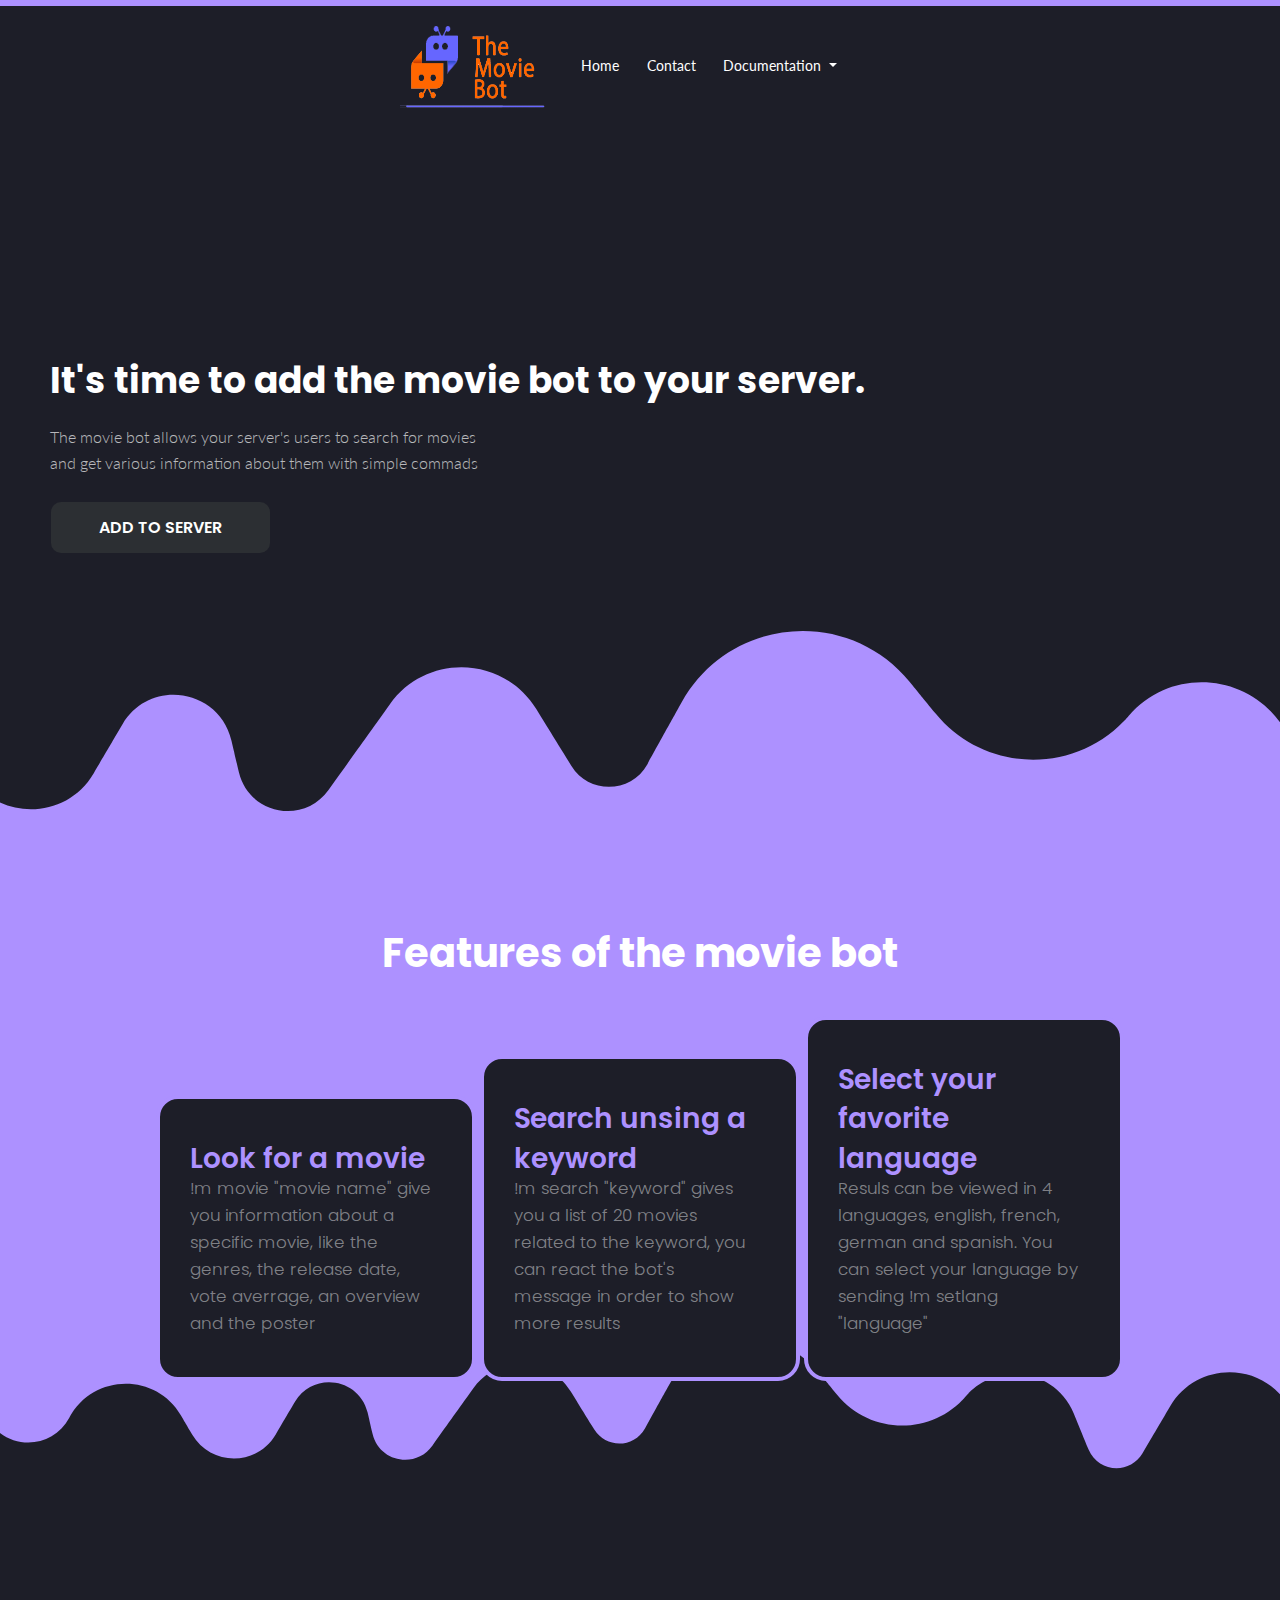
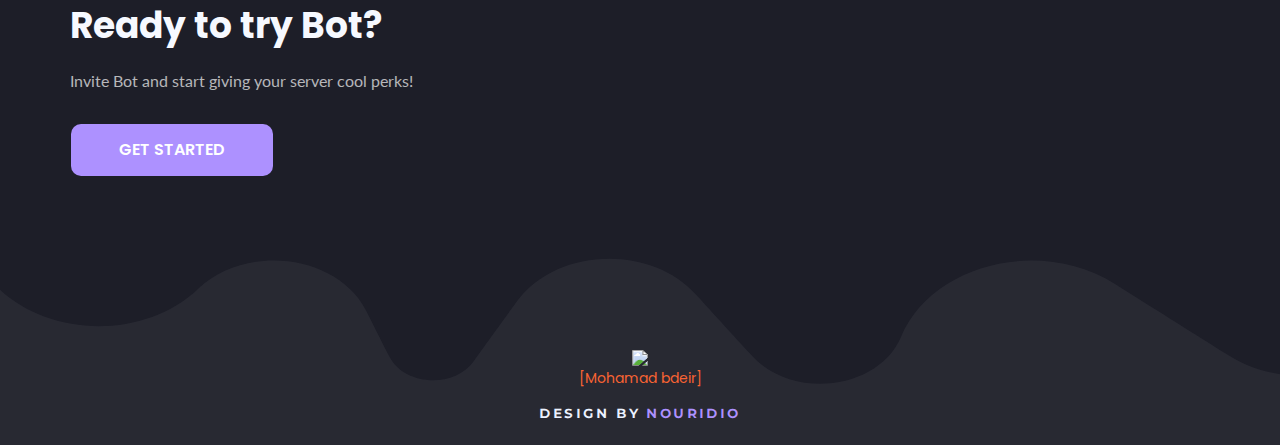
==== index.html @ 743082fa "first commit" ====
<!DOCTYPE html>
<html lang="en">
<head>
    <meta charset="UTF-8">
    <meta name="viewport" content="width=device-width, initial-scale=1, shrink-to-fit=no">
    <link rel="stylesheet" href="css/bootstrap.min.css">
    <link rel="stylesheet" href="css/main.css">
    <link rel="stylesheet" href="css/now-ui-kit.css">
    <link href="https://fonts.googleapis.com/css?family=Poppins:300,400,600,700,800,900&display=swap" rel="stylesheet">
    <link href="https://fonts.googleapis.com/css?family=Montserrat:400,600,700,800,900&display=swap" rel="stylesheet">
    <link href="https://fonts.googleapis.com/css?family=Lato:300,400,600,700,800,900&display=swap" rel="stylesheet">
    <title>The movie bot</title>
</head>
<body>
<nav class="navbar navbar-expand-lg bg-transparent">
    <button class="navbar-toggler" type="button" data-toggle="collapse" data-target="#navbarSupportedContent" aria-controls="navbarSupportedContent" aria-expanded="false" aria-label="Toggle navigation">
        <img src="assets/menu.png" width="100px" style="max-width: none !important;">
    </button>
    <img src="assets/botlogo.PNG" width="150" height="100">
    <div class="collapse navbar-collapse" id="navbarSupportedContent" style="margin-left: 20px !important">
        <ul class="navbar-nav mr-auto">
            <li class="nav-item active">
                <a class="nav-link" href="index.html">Home <span class="sr-only">(current)</span></a>
            </li>
            <li class="nav-item">
                <a class="nav-link" href="contact.html">Contact</a>
            </li>
          
            <li> <div class="nav-item dropdown">
                <a class="nav-link dropdown-toggle" href="#" id="navbarDropdown" role="button" data-toggle="dropdown" aria-haspopup="true" aria-expanded="false">
                    Documentation
                </a>
                <div class="dropdown-menu" aria-labelledby="navbarDropdown">
                    <a class="dropdown-item" href="commands.html">Commands</a>
                    <div class="dropdown-divider"></div>
                </div>
            </div>
            </li>
        </ul>
       
    </div>
</nav>
<div class="heading">
    <h1 class="display-5 title">It's time to add the movie bot to your server.</h1>
    <p class="subtitle">The movie bot allows your server's users to search for movies <br/>and get various information about them with simple commads</p>
   <!-- <a class="btn btn-primary btn-lg" href="#start_link" target="_blank" role="button">Get started</a>-->
    <a class="btn btn-secondary btn-lg" href="https://discord.com/api/oauth2/authorize?client_id=754446120037515284&permissions=456768&scope=bot" target="_blank" role="button">Add to server</a>
    <br /><br /><br /><br /><br /><br />
</div>
<div class="features">
    <div class="title">Features of the movie bot</div>
    <div class="subtitle"></div>
    <div class="cards">
        <div class="card" style="width: 20rem;">
        <div class="card-body">
            <h5 class="card-title">Look for a movie</h5>
            <p class="card-text">!m movie "movie name" give you information about a specific movie, like the genres, the release date, vote averrage, an overview and the poster</p>
        </div>
    </div>
        <div class="card" style="width: 20rem;">
            <div class="card-body">
                <h5 class="card-title">Search unsing a keyword</h5>
                <p class="card-text">!m search "keyword" gives you a list of 20 movies related to the keyword, you can react the bot's message in order to show more results</p>
            </div>
        </div>
        <div class="card" style="width: 20rem;">
            <div class="card-body">
                <h5 class="card-title">Select your favorite language</h5>
                <p class="card-text">Resuls can be viewed in 4 languages, english, french, german and spanish. You can select your language by sending !m setlang "language" </p>
            </div>
        </div>
    </div>
</div>  
<div class="page_end">
    <div class="start">
        <div class="card">
            <div class="card-body gs-card">
                <div class="title">Ready to try Bot?</div>
                <div class="subtitle">Invite Bot and start giving your server cool perks!</div>
                <br />
                <a class="btn btn-primary btn-lg" href="https://discord.com/api/oauth2/authorize?client_id=754446120037515284&permissions=456768&scope=bot" role="button">Get started</a>
            </div><br />
        </div>
    </div>
    <div class="footer">
        <div class="bot-footer">
            <img src="assets/botlogo.png" width="150"><br />
            <a href="https://twitter.com/mhmd_bdr15">[Mohamad bdeir]</a>
        </div><br/>
        <div class="nouridio">design by <a href="https://twitter.com/Nouridio"> nouridio</a></div>
    </div>
</div>
<script src="https://code.jquery.com/jquery-3.3.1.slim.min.js" integrity="sha384-q8i/X+965DzO0rT7abK41JStQIAqVgRVzpbzo5smXKp4YfRvH+8abtTE1Pi6jizo" crossorigin="anonymous"></script>
<script src="https://cdnjs.cloudflare.com/ajax/libs/popper.js/1.14.7/umd/popper.min.js" integrity="sha384-UO2eT0CpHqdSJQ6hJty5KVphtPhzWj9WO1clHTMGa3JDZwrnQq4sF86dIHNDz0W1" crossorigin="anonymous"></script>
<script src="https://stackpath.bootstrapcdn.com/bootstrap/4.3.1/js/bootstrap.min.js" integrity="sha384-JjSmVgyd0p3pXB1rRibZUAYoIIy6OrQ6VrjIEaFf/nJGzIxFDsf4x0xIM+B07jRM" crossorigin="anonymous"></script>
<script src="js/now-ui-kit.min.js"></script>
</body>
</html>
---- css/main.css ----
body {
    font-family: 'Poppins', sans-serif !important;
    background-color: #1D1E28;
    color: #fff;
    -webkit-font-smoothing: antialiased;
    -moz-osx-font-smoothing: grayscale;
    text-rendering: optimizeLegibility;
    border-top: 6px #AD91FF solid !important;
    font-size: 16px;
}

.nav-link {
     font-size: 14px !important;
     background: transparent !important;
     font-family: Lato, sans-serif !important;
     text-transform: capitalize !important;
 }
 .nav-link:hover {
     background: transparent !important;
     color: #AD91FF !important;
     font-weight: bold !important;
 }

 .login-btn {
     border: 2px solid #AD91FF !important;
     font-size: 10px !important;
 }
 .login-btn:hover {
     background: #AD91FF !important;
 }
.navbar {
    box-shadow: none !important;
}

@media screen and (min-width: 992px) {
    .navbar {
        margin-left: 30%;
    }
  }


.navbar-brand {
    font-size: 25px !important
}

.navbar-toggler-icon {
    color: #fff !important
}

.btn {
    border-radius: 10px !important;
    font-size: 16px !important;
    font-weight: 600 !important;
    text-transform: uppercase !important;
}

.btn-primary {
    background-color: #AD91FF!important
}
.btn-secondary {
    background-color: #2C2F33 !important
}
.heading {
    padding: 160px 50px !important;
    color: #fff !important;
    background-image: url("../assets/wavy-purple-by-nouridio.svg") !important;
    background-position: bottom !important;
    background-size: 300% !important;
    background-repeat: no-repeat !important;
}

.title {
    line-height: 90px !important;
    margin-bottom: -2px !important;
    font-size: 36px !important
}

.subtitle {
    color: rgba(255, 255, 255, 0.685) !important;
    font-size: 16px !important;
    font-family: 'Lato', sans-serif;
}


.features {
    text-align: center !important;
    background: #AD91FF !important;
    padding: 60px 50px !important;
    background-image: url("../assets/wavy-dark-by-nouridio.svg") !important;
    background-position: bottom !important;
    background-size: 200% !important;
    background-repeat: no-repeat !important;
}
.features .title {
    font-size: 40px !important;
    color: #ffffff !important;
    line-height: 70px !important;
}

.features .subtitle {
    font-size: 20px !important;
    color: #a2a8bd;
}

.features .card-body {
    text-align: left !important;
}

.features .card-title {
    margin: 0 0 -3px !important;
}
.cards {
    margin-top: 30px !important;
}

.card {
    border-radius: 5px !important;
    box-shadow: none !important;
}

.card-title {
    font-size: 28px !important;
    font-weight: 600 !important;
    color: #AD91FF !important;
}

.statistics {
    text-align: center !important;
    padding-top: 300px !important;
}

.statistics .card-body{
    padding: 0 !important;
    height: 280 !important;
    width: 332 !important;
    max-height: 280 !important;
    max-width: 332 !important;
}

.statistics .title {
    font-size: 40px !important;
    color: #ffffff !important;
    line-height: 70px !important;
}

.statistics .subtitle {
    font-size: 20px !important;
    color: #a2a8bd;
}

.card.statistic {
    background: transparent !important;
    box-shadow: none !important;
    color: #f7f7f7 !important;
}


.page_end {
    background-image: url("../assets/wavy-light-by-nouridio.svg") !important;
    background-position: bottom !important;
    background-size: 200% !important;
    background-repeat: no-repeat !important;
}
.start {
    padding: 60px 50px !important
}

.start .card {
    background: transparent !important;
    color: #f6f9ff !important;
}

.features .card {
    background: #1D1E28;
    border-radius: 22px !important;
    border: 4px solid #AD91FF;
}
.features .card-text {
color: rgba(255, 255, 255, 0.46) !important
}

.features .card-body {
    padding: 40px 40px 40px 30px !important;
}

.navbar-toggler-icon {
    color: #fff !important
}
.footer {
    text-align: center !important;
    padding: 5px 6px !important;
    color: #ecf2ff;
    padding: 30px 30px !important
}

.footer .nouridio {
    font-family: 'Montserrat' !important;
    font-style: normal !important;
    font-weight: 600 !important;
    font-size: 16px !important;
    line-height: 5px !important;
    letter-spacing: 0.15em !important;
    font-variant: small-caps !important;
}

.footer .nouridio a {
    color: #AD91FF !important;
    text-decoration: none !important;
}

.footer .bot-footer {
    text-align: center !important;
    color: #a2a8bd !important
}

#gmail
{
    color: #ad91ff;
}
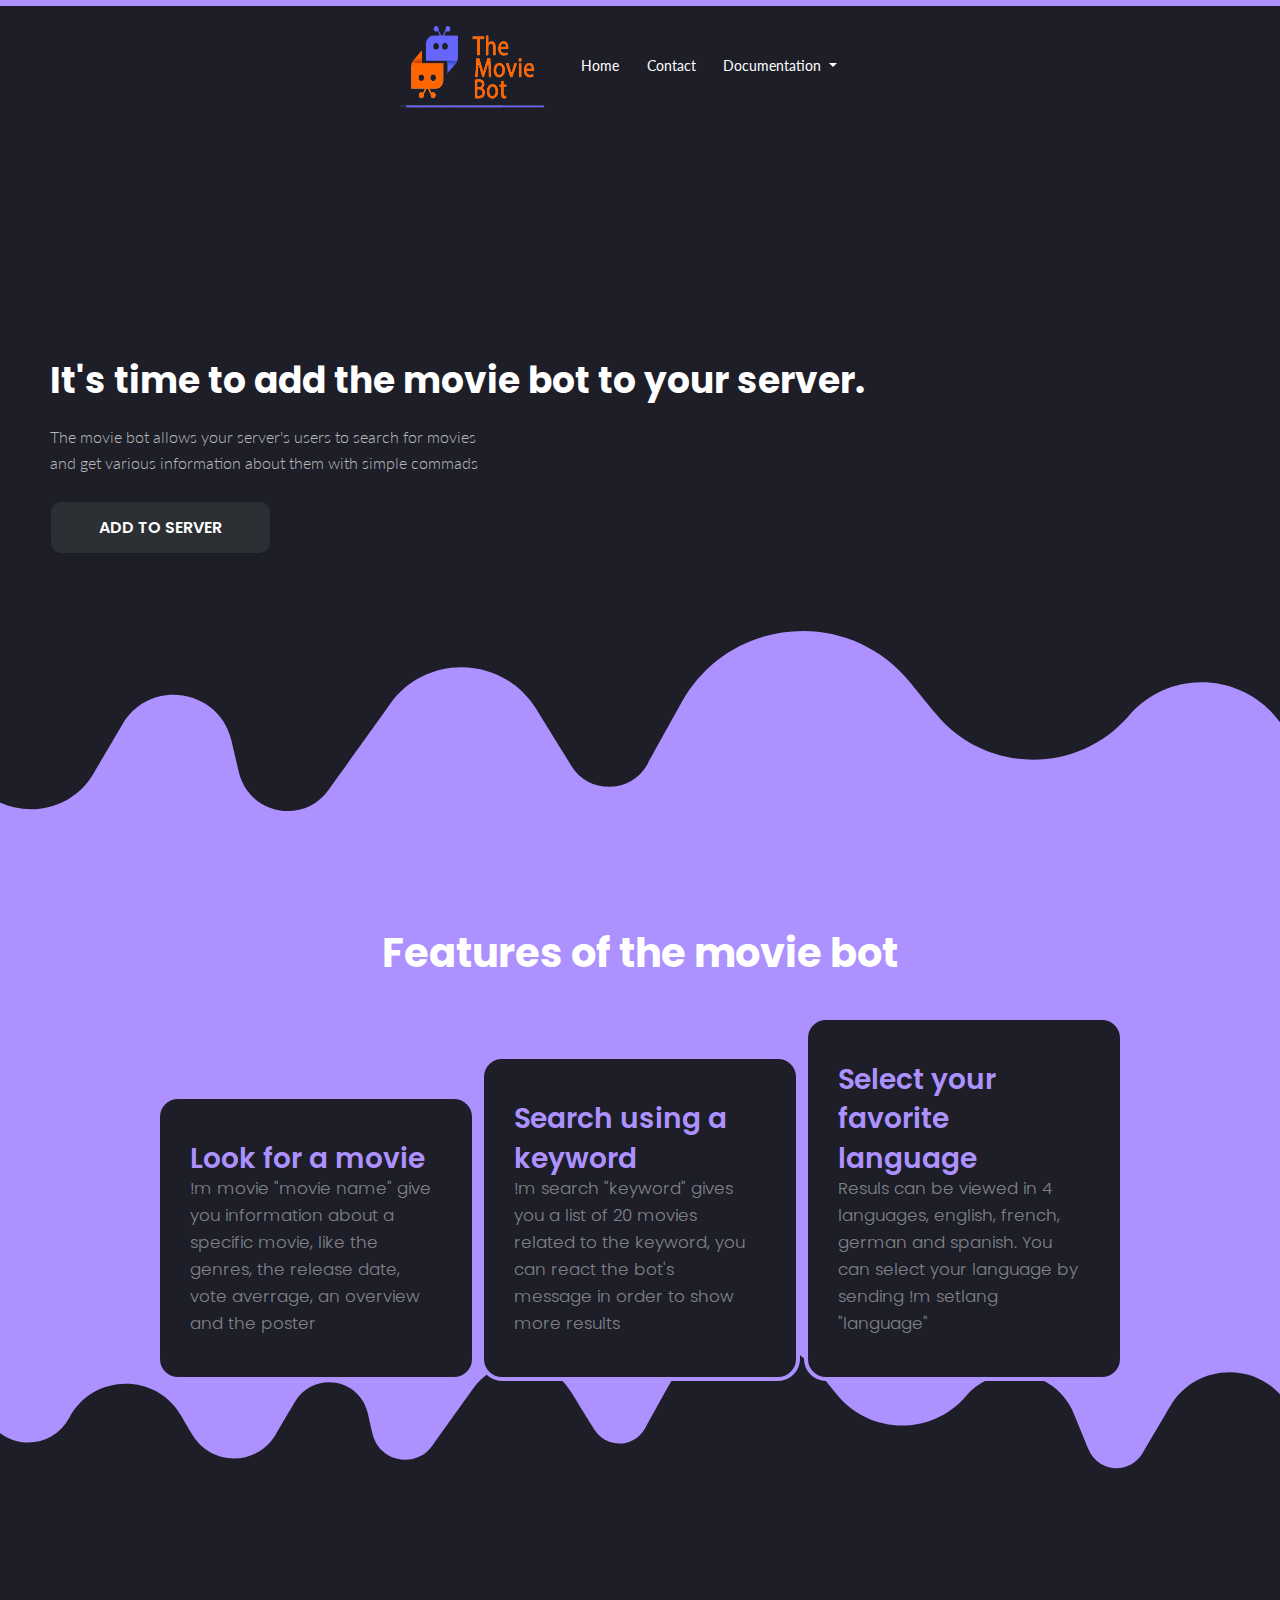
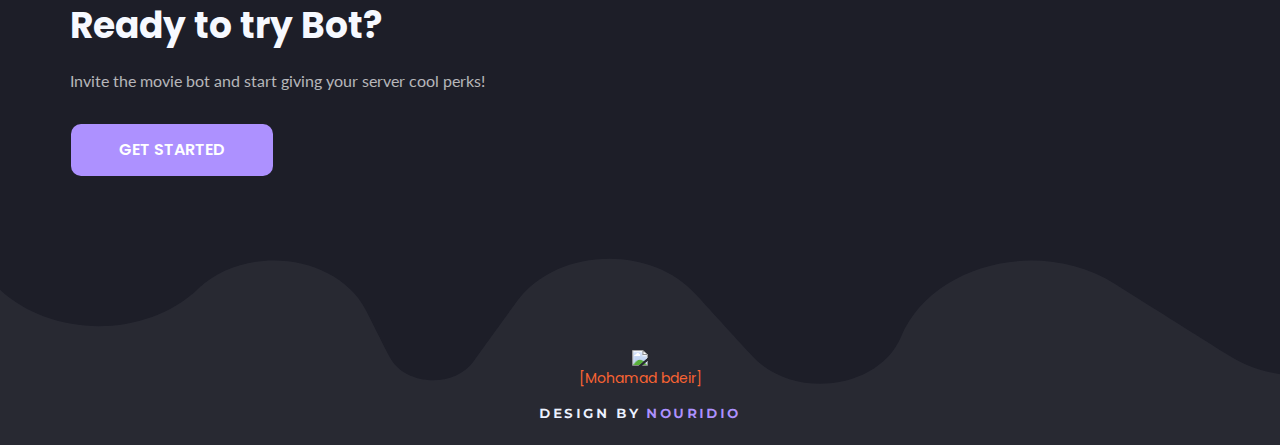
==== commit 20a2dfe9: "fixed typos" ====
--- a/index.html
+++ b/index.html
@@ -59,7 +59,7 @@
     </div>
         <div class="card" style="width: 20rem;">
             <div class="card-body">
-                <h5 class="card-title">Search unsing a keyword</h5>
+                <h5 class="card-title">Search using a keyword</h5>
                 <p class="card-text">!m search "keyword" gives you a list of 20 movies related to the keyword, you can react the bot's message in order to show more results</p>
             </div>
         </div>
@@ -76,7 +76,7 @@
         <div class="card">
             <div class="card-body gs-card">
                 <div class="title">Ready to try Bot?</div>
-                <div class="subtitle">Invite Bot and start giving your server cool perks!</div>
+                <div class="subtitle">Invite the movie bot and start giving your server cool perks!</div>
                 <br />
                 <a class="btn btn-primary btn-lg" href="https://discord.com/api/oauth2/authorize?client_id=754446120037515284&permissions=456768&scope=bot" role="button">Get started</a>
             </div><br />
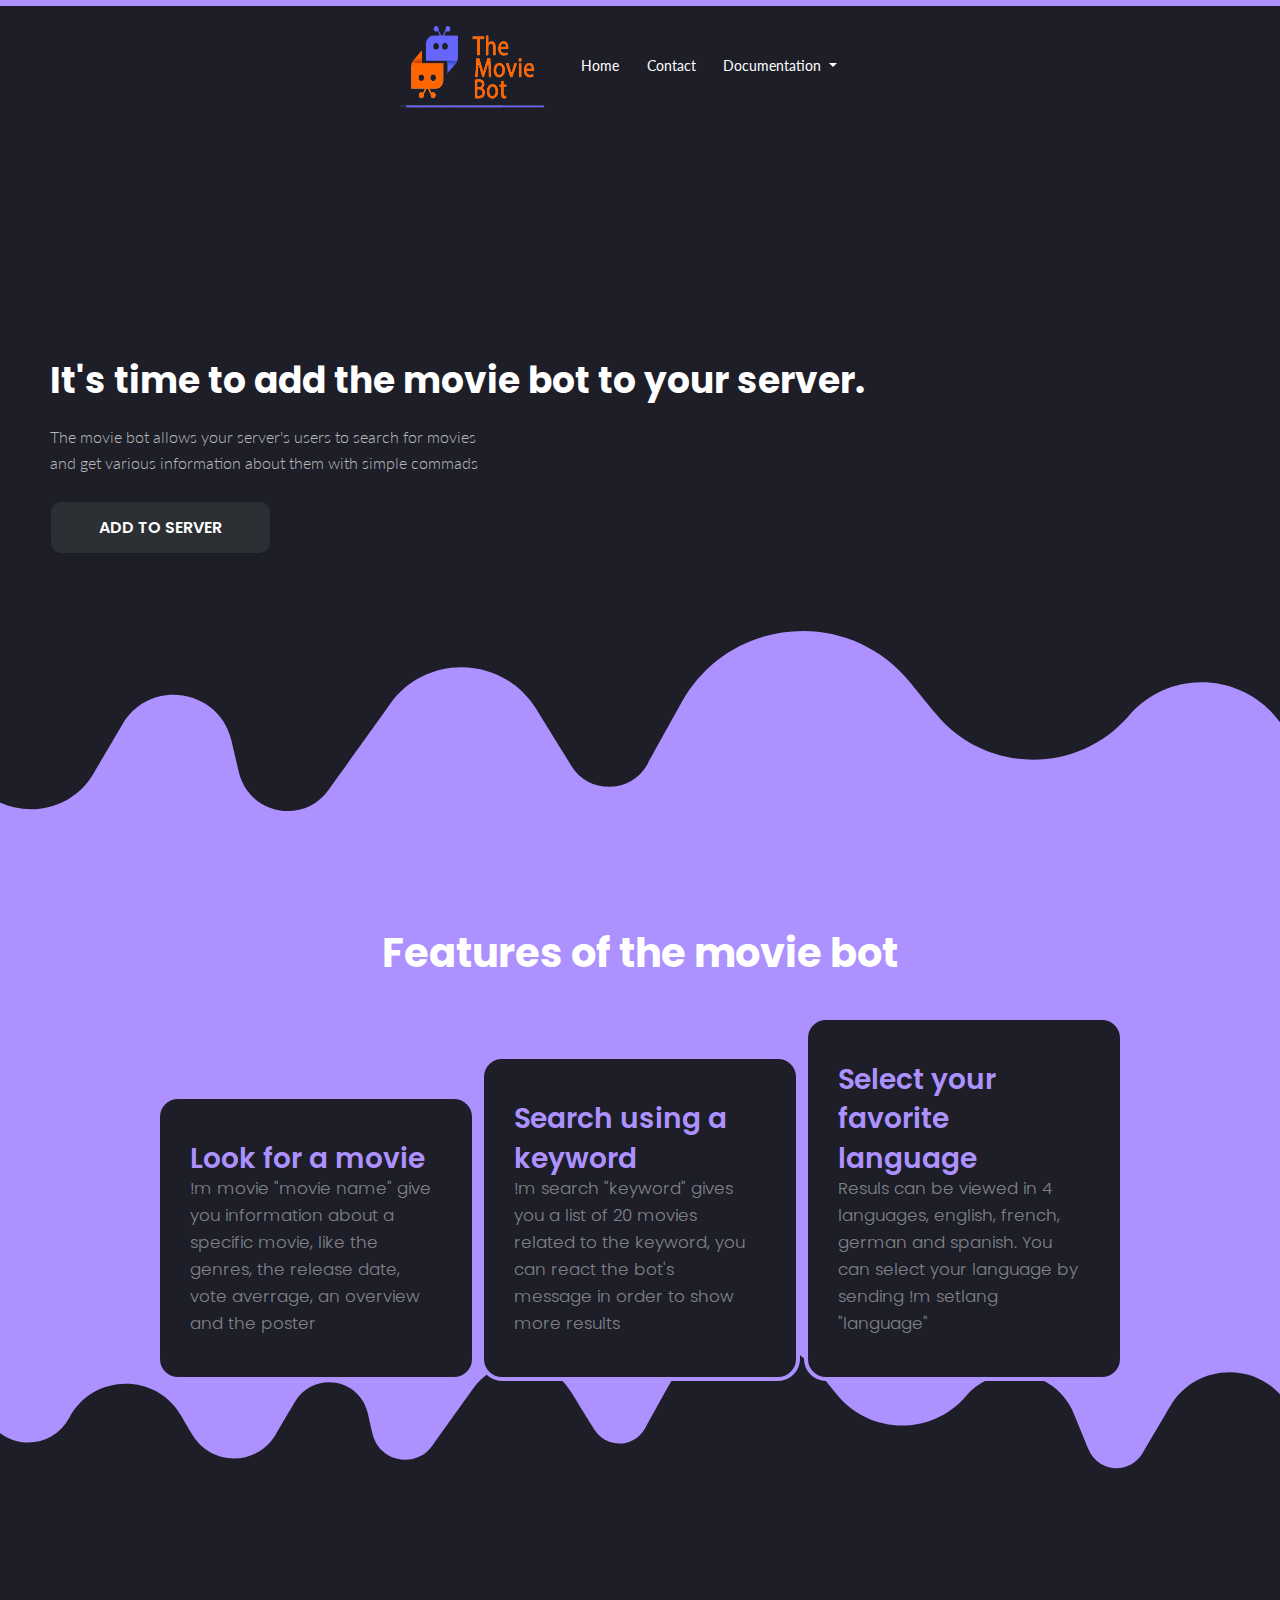
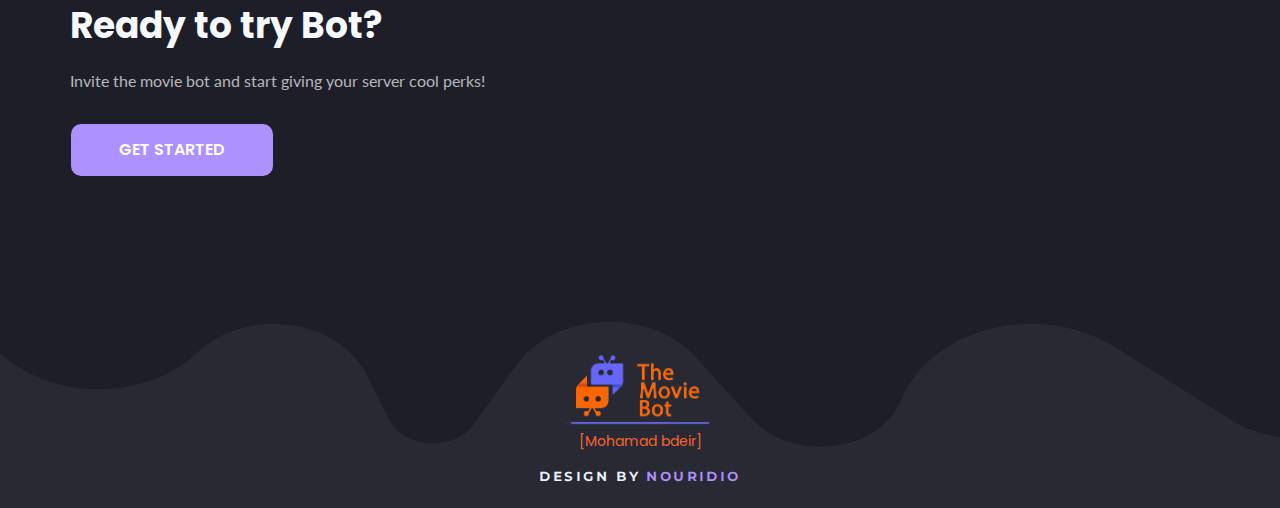
==== commit b78967b3: "fixed broken image src" ====
--- a/index.html
+++ b/index.html
@@ -84,7 +84,7 @@
     </div>
     <div class="footer">
         <div class="bot-footer">
-            <img src="assets/botlogo.png" width="150"><br />
+            <img src="assets/botlogo.PNG" width="150"><br />
             <a href="https://twitter.com/mhmd_bdr15">[Mohamad bdeir]</a>
         </div><br/>
         <div class="nouridio">design by <a href="https://twitter.com/Nouridio"> nouridio</a></div>
